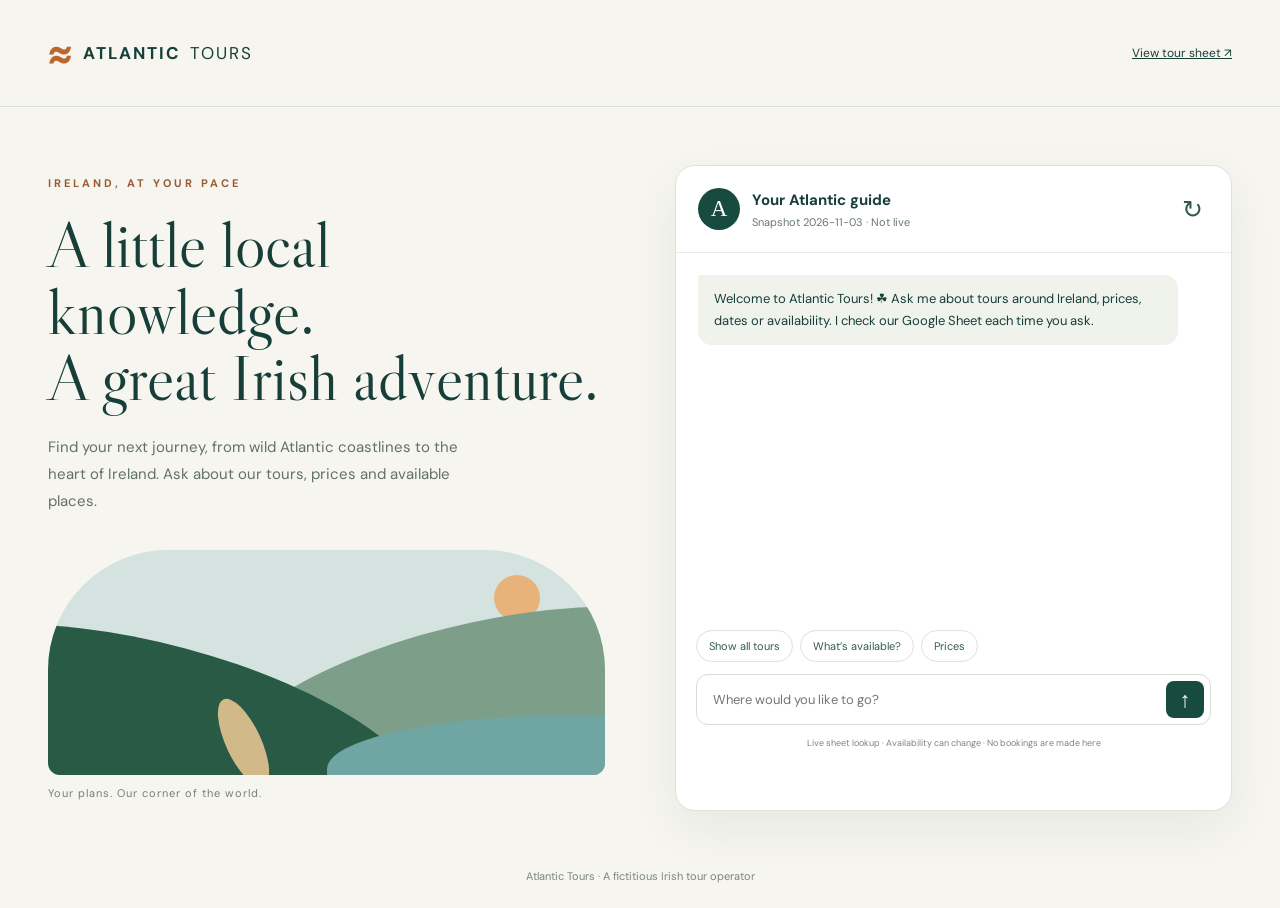
==== index.html @ 6a835b25 "Build Atlantic Tours chatbot with live Google Sheets lookup" ====
<!doctype html>
<html lang="en">
<head>
  <meta charset="utf-8"><meta name="viewport" content="width=device-width,initial-scale=1">
  <meta name="theme-color" content="#093e3b">
  <title>Atlantic Tours · Your Ireland starts here</title>
  <link rel="stylesheet" href="style.css">
</head>
<body>
  <header><a class="brand" href="./"><span class="mark">≈</span> ATLANTIC <span>TOURS</span></a><a class="source" id="sheet-link" target="_blank" rel="noopener">View tour sheet ↗</a></header>
  <main>
    <section class="intro"><p class="eyebrow">IRELAND, AT YOUR PACE</p><h1>A little local knowledge.<br>A great Irish adventure.</h1><p>Find your next journey, from wild Atlantic coastlines to the heart of Ireland. Ask about our tours, prices and available places.</p><div class="landscape" aria-hidden="true"><span class="sun"></span><span class="hill back"></span><span class="hill front"></span><span class="sea"></span><span class="path"></span></div><p class="caption">Your plans. Our corner of the world.</p></section>
    <section class="chat" aria-label="Tour assistant"><div class="chat-head"><div class="avatar">A</div><div><h2>Your Atlantic guide</h2><p id="status" role="status">Connecting to tour sheet…</p></div><button id="refresh" title="Refresh tour data" aria-label="Refresh tour data">↻</button></div><div id="messages" role="log" aria-live="polite" aria-relevant="additions"></div><div class="suggestions"><button>Show all tours</button><button>What’s available?</button><button>Prices</button></div><form id="chat-form"><label class="sr-only" for="question">Ask about our tours</label><input id="question" placeholder="Where would you like to go?" maxlength="500" autocomplete="off" required><button id="send" aria-label="Send question">↑</button></form><p class="fine">Live sheet lookup · Availability can change · No bookings are made here</p></section>
  </main><footer>Atlantic Tours · A fictitious Irish tour operator</footer><script src="snapshot.js" defer></script><script src="app.js" defer></script>
</body></html>
---- style.css ----
@import url('https://fonts.googleapis.com/css2?family=DM+Sans:wght@400;500;600;700&family=Libre+Caslon+Display&display=swap');
:root{font-family:'DM Sans',sans-serif;color:#173e39;background:#f6f5ef;font-synthesis:none}*{box-sizing:border-box}body{margin:0}header{max-width:1280px;margin:auto;padding:32px 48px;display:flex;justify-content:space-between;align-items:center;border-bottom:1px solid #d9dfd7}a{color:inherit}.brand{text-decoration:none;font-size:17px;font-weight:700;letter-spacing:2px;display:flex;align-items:center;gap:9px}.brand>span:last-child{font-weight:400}.mark{font-size:42px;line-height:1;color:#ba672e}.source{font-size:12px}main{max-width:1280px;margin:58px auto;display:grid;grid-template-columns:1fr 1fr;gap:70px;padding:0 48px}.eyebrow{font-size:11px;letter-spacing:3px;font-weight:700;color:#9a5b32}h1{font-family:'Libre Caslon Display',Georgia,serif;font-weight:400;font-size:64px;line-height:1.04;margin:22px 0}.intro>p:not(.eyebrow):not(.caption){max-width:450px;font-size:15px;line-height:1.8;color:#62716a}.landscape{height:225px;overflow:hidden;position:relative;border-radius:120px 120px 12px 12px;background:#d4e3df;margin-top:35px}.sun{position:absolute;top:25px;right:65px;width:46px;height:46px;border-radius:50%;background:#e8b37a}.hill{position:absolute;width:100%;height:200px;border-radius:50%}.back{background:#7d9f89;left:30%;top:70px;transform:rotate(-12deg)}.front{background:#285a46;left:-30%;top:95px;transform:rotate(15deg)}.sea{position:absolute;bottom:0;right:0;width:50%;height:60px;background:#6fa5a2;border-radius:90% 0 0}.path{position:absolute;bottom:-15px;left:32%;width:35px;height:95px;background:#d2b98a;transform:rotate(-25deg);border-radius:50%}.caption{font-size:11px;letter-spacing:1px;color:#738076}.chat{background:#fff;border:1px solid #dce3dc;border-radius:20px;box-shadow:0 18px 50px #143c3910;display:flex;flex-direction:column;min-height:610px;overflow:hidden}.chat-head{display:flex;align-items:center;gap:12px;padding:22px;border-bottom:1px solid #e8ece6}.avatar{background:#174b40;color:#fff;width:42px;height:42px;border-radius:50%;display:grid;place-items:center;font-family:Georgia,serif;font-size:23px}h2{font-size:15px;margin:0 0 5px}.chat-head p{font-size:11px;color:#68796e;margin:0}.chat-head button{margin-left:auto;background:none;border:0;font-size:25px;color:#315c4a;cursor:pointer}#messages{height:365px;overflow:auto;padding:22px;display:flex;flex-direction:column;gap:16px}.message{font-size:13px;line-height:1.7;padding:13px 16px;max-width:94%;border-radius:3px 14px 14px;background:#eff3ec;white-space:pre-wrap;overflow-wrap:anywhere}.message.user{background:#174b40;color:white;align-self:flex-end;border-radius:14px 3px 14px 14px}.message.error{background:#fff0e5;color:#793f18}.suggestions{display:flex;gap:7px;flex-wrap:wrap;padding:12px 20px}.suggestions button{border:1px solid #dce4d8;border-radius:30px;background:white;padding:8px 12px;font:inherit;font-size:11px;color:#315c4a;cursor:pointer}form{display:flex;margin:0 20px;border:1px solid #d4dfd2;border-radius:12px;padding:6px;gap:5px}input{min-width:0;flex:1;border:none;padding:10px;font:inherit;font-size:13px;background:transparent}input:focus{outline:none}form:focus-within{outline:2px solid #95ad8e}#send{border:none;background:#174b40;color:white;border-radius:8px;width:38px;font-size:22px;cursor:pointer}button:disabled{opacity:.5;cursor:wait}.fine{font-size:9px;color:#7a857d;text-align:center;margin:12px 8px 17px}footer{text-align:center;font-size:11px;color:#7a857d;margin:25px}.sr-only{position:absolute;width:1px;height:1px;padding:0;margin:-1px;overflow:hidden;clip:rect(0,0,0,0)}button:focus-visible,a:focus-visible{outline:2px solid #b16e3f;outline-offset:3px}@media(max-width:850px){header{padding:22px}.brand{font-size:12px;gap:5px}.source{font-size:10px}main{grid-template-columns:1fr;gap:28px;margin:30px auto;padding:0 22px;max-width:620px}h1{font-size:49px}.landscape{height:150px;margin-top:20px}.caption{display:none}.chat{min-height:580px}#messages{height:340px}}
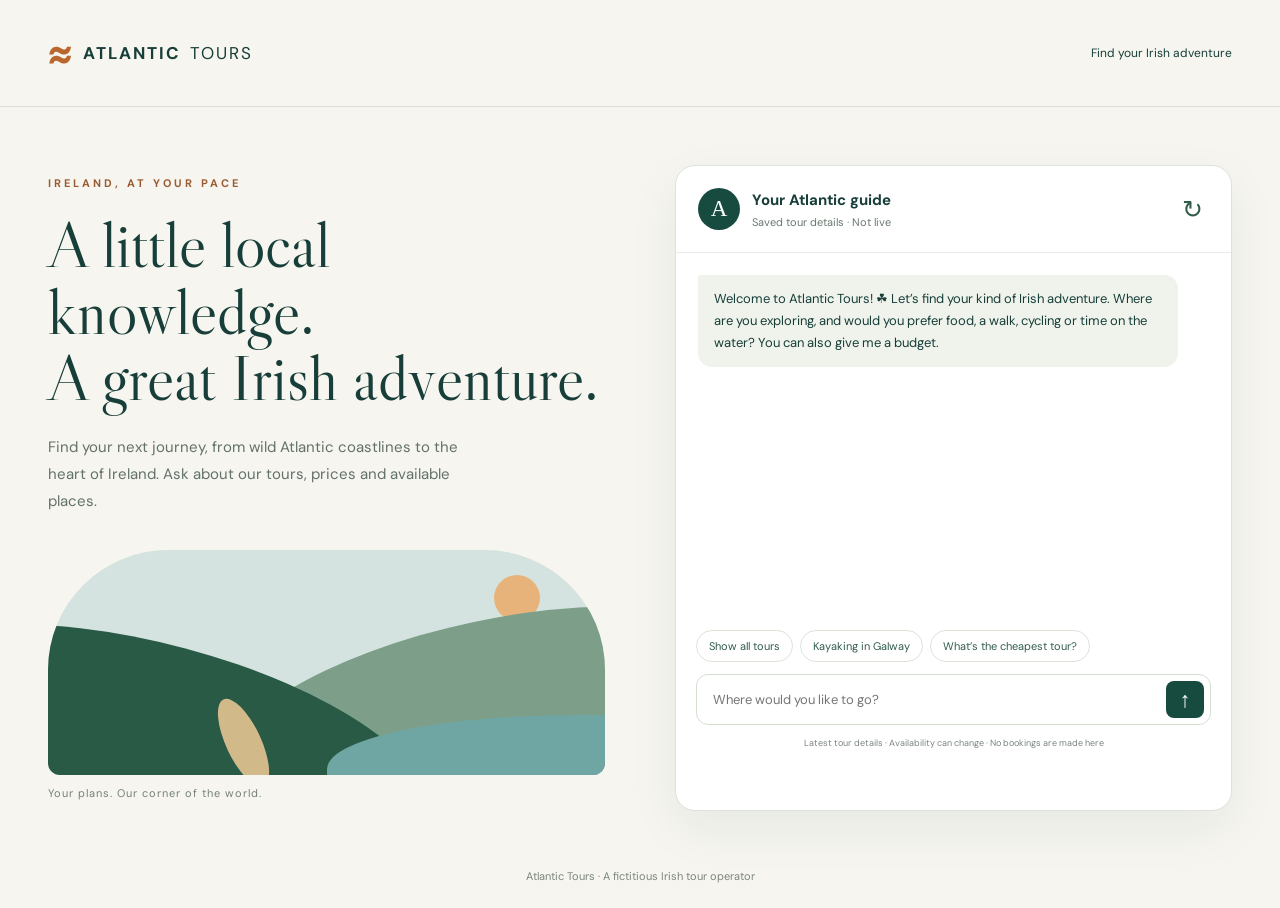
==== commit 254d921a: "Make tour guide conversational and remove customer spreadsheet link" ====
--- a/index.html
+++ b/index.html
@@ -7,9 +7,9 @@
   <link rel="stylesheet" href="style.css">
 </head>
 <body>
-  <header><a class="brand" href="./"><span class="mark">≈</span> ATLANTIC <span>TOURS</span></a><a class="source" id="sheet-link" target="_blank" rel="noopener">View tour sheet ↗</a></header>
+  <header><a class="brand" href="./"><span class="mark">≈</span> ATLANTIC <span>TOURS</span></a><span class="source">Find your Irish adventure</span></header>
   <main>
     <section class="intro"><p class="eyebrow">IRELAND, AT YOUR PACE</p><h1>A little local knowledge.<br>A great Irish adventure.</h1><p>Find your next journey, from wild Atlantic coastlines to the heart of Ireland. Ask about our tours, prices and available places.</p><div class="landscape" aria-hidden="true"><span class="sun"></span><span class="hill back"></span><span class="hill front"></span><span class="sea"></span><span class="path"></span></div><p class="caption">Your plans. Our corner of the world.</p></section>
-    <section class="chat" aria-label="Tour assistant"><div class="chat-head"><div class="avatar">A</div><div><h2>Your Atlantic guide</h2><p id="status" role="status">Connecting to tour sheet…</p></div><button id="refresh" title="Refresh tour data" aria-label="Refresh tour data">↻</button></div><div id="messages" role="log" aria-live="polite" aria-relevant="additions"></div><div class="suggestions"><button>Show all tours</button><button>What’s available?</button><button>Prices</button></div><form id="chat-form"><label class="sr-only" for="question">Ask about our tours</label><input id="question" placeholder="Where would you like to go?" maxlength="500" autocomplete="off" required><button id="send" aria-label="Send question">↑</button></form><p class="fine">Live sheet lookup · Availability can change · No bookings are made here</p></section>
-  </main><footer>Atlantic Tours · A fictitious Irish tour operator</footer><script src="snapshot.js" defer></script><script src="app.js" defer></script>
+    <section class="chat" aria-label="Tour assistant"><div class="chat-head"><div class="avatar">A</div><div><h2>Your Atlantic guide</h2><p id="status" role="status">Getting your guide ready…</p></div><button id="refresh" title="Refresh tour data" aria-label="Refresh tour data">↻</button></div><div id="messages" role="log" aria-live="polite" aria-relevant="additions"></div><div class="suggestions"><button>Show all tours</button><button>Kayaking in Galway</button><button>What’s the cheapest tour?</button></div><form id="chat-form"><label class="sr-only" for="question">Ask about our tours</label><input id="question" placeholder="Where would you like to go?" maxlength="500" autocomplete="off" required><button id="send" aria-label="Send question">↑</button></form><p class="fine">Latest tour details · Availability can change · No bookings are made here</p></section>
+  </main><footer>Atlantic Tours · A fictitious Irish tour operator</footer><script src="snapshot.js" defer></script><script src="guide.js" defer></script><script src="app.js" defer></script>
 </body></html>
